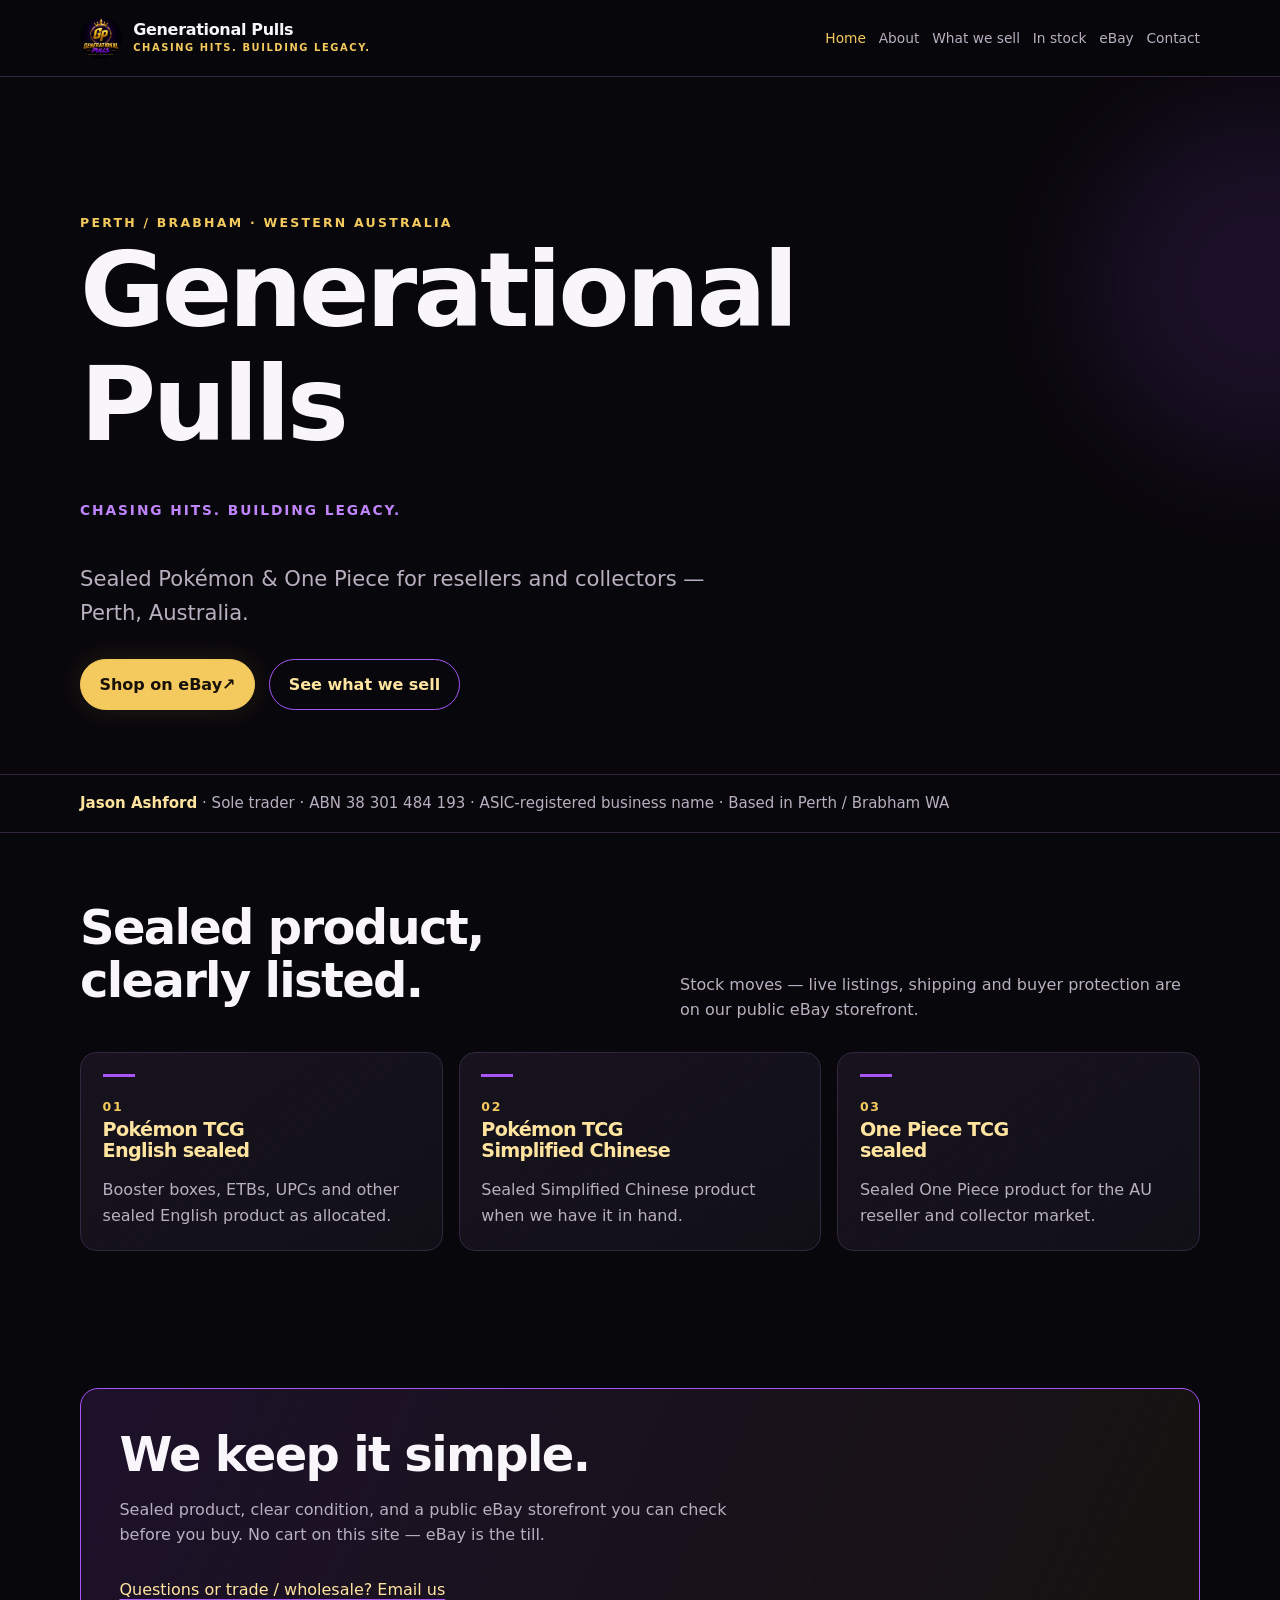
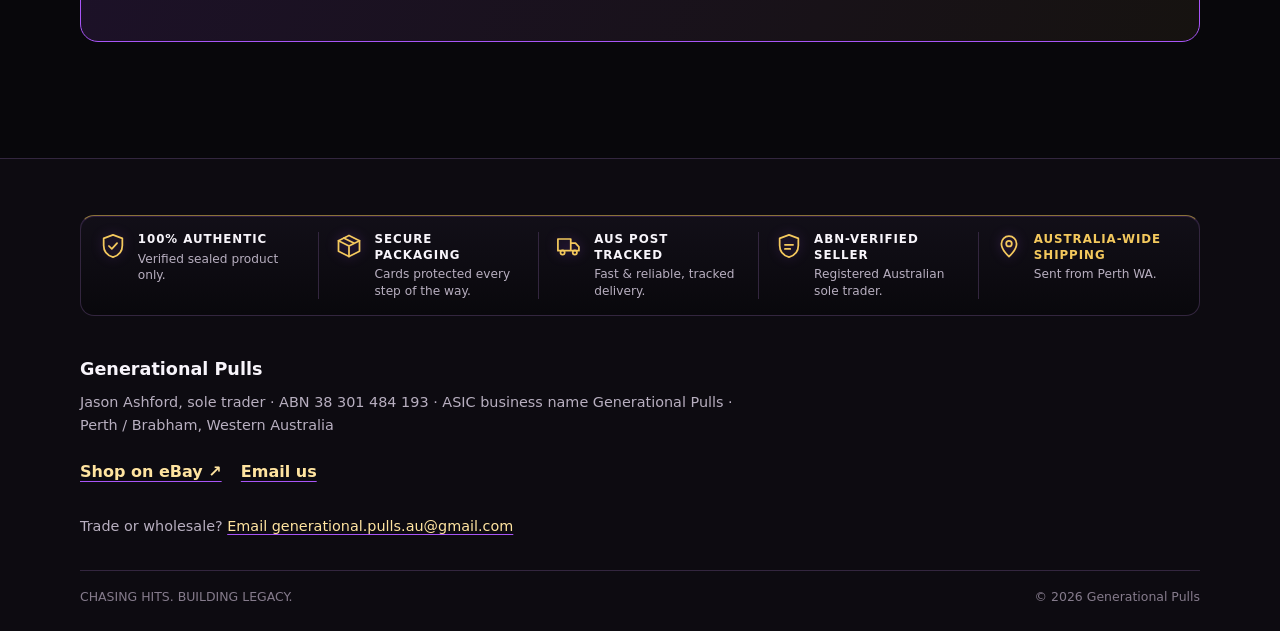
==== index.html @ a9105006 "Add files via upload" ====
<!doctype html>
<html lang="en-AU">
<head>
  <meta charset="utf-8">
  <meta name="viewport" content="width=device-width, initial-scale=1">
  <title>Generational Pulls | Chasing hits. Building legacy.</title>
  <meta name="description" content="Sealed Pokémon and One Piece TCG for resellers and collectors in Perth, Australia.">
  <link rel="icon" type="image/png" sizes="32x32" href="assets/favicon-32.png">
  <link rel="icon" type="image/png" sizes="64x64" href="assets/favicon-64.png">
  <link rel="icon" type="image/png" sizes="256x256" href="assets/favicon-256.png">
  <link rel="stylesheet" href="styles.css">
</head>
<body>
  <header class="site-header"><div class="container header-inner">
    <a class="brand" href="index.html"><img src="assets/logo.png" alt="Generational Pulls logo"><span>Generational Pulls<small>CHASING HITS. BUILDING LEGACY.</small></span></a>
    <nav class="nav" aria-label="Main navigation"><a aria-current="page" href="index.html">Home</a><a href="about.html">About</a><a href="what-we-sell.html">What we sell</a><a href="stock.html">In stock</a><a href="ebay.html">eBay</a><a href="contact.html">Contact</a></nav>
  </div></header>
  <main>
    <section class="hero"><div class="container">
      <div class="eyebrow">Perth / Brabham · Western Australia</div>
      <h1>Generational Pulls</h1>
      <p class="slogan">CHASING HITS. BUILDING LEGACY.</p>
      <p class="lede">Sealed Pokémon &amp; One Piece for resellers and collectors — Perth, Australia.</p>
      <div class="actions"><a class="button" href="https://ebay.io/m/q7AtVq">Shop on eBay <span aria-hidden="true">↗</span></a><a class="button secondary" href="what-we-sell.html">See what we sell</a></div>
    </div></section>
    <div class="trust-strip"><div class="container"><strong>Jason Ashford</strong> · Sole trader · ABN 38 301 484 193 · ASIC-registered business name · Based in Perth / Brabham WA</div></div>
    <section class="section"><div class="container">
      <div class="section-heading"><h2>Sealed product, clearly listed.</h2><p>Stock moves — live listings, shipping and buyer protection are on our public eBay storefront.</p></div>
      <div class="grid cards-3">
        <article class="card"><span class="number">01</span><h3>Pokémon TCG<br>English sealed</h3><p>Booster boxes, ETBs, UPCs and other sealed English product as allocated.</p></article>
        <article class="card"><span class="number">02</span><h3>Pokémon TCG<br>Simplified Chinese</h3><p>Sealed Simplified Chinese product when we have it in hand.</p></article>
        <article class="card"><span class="number">03</span><h3>One Piece TCG<br>sealed</h3><p>Sealed One Piece product for the AU reseller and collector market.</p></article>
      </div>
    </div></section>
    <section class="section"><div class="container"><div class="callout"><h2>We keep it simple.</h2><p>Sealed product, clear condition, and a public eBay storefront you can check before you buy. No cart on this site — eBay is the till.</p><div class="actions"><a href="mailto:generational.pulls.au@gmail.com">Questions or trade / wholesale? Email us</a></div></div></div></section>
  </main>
  <footer class="site-footer"><div class="container"><div class="footer-grid"><ul class="footer-trust" aria-label="Why buy from Generational Pulls: Australia-wide shipping, sent from Perth WA"><li class="trust-item"><svg class="trust-icon" viewBox="0 0 24 24" aria-hidden="true" focusable="false"><path d="M12 2.5 4 5.5v6c0 5 3.4 8.6 8 10 4.6-1.4 8-5 8-10v-6l-8-3z"/><path d="m8.5 12 2.5 2.5 4.5-5"/></svg><div><strong>100% authentic</strong><span>Verified sealed product only.</span></div></li><li class="trust-item"><svg class="trust-icon" viewBox="0 0 24 24" aria-hidden="true" focusable="false"><path d="M3 7.5 12 3l9 4.5v9L12 21l-9-4.5z"/><path d="M3 7.5 12 12l9-4.5M12 12v9M7.5 5.2l9 4.5"/></svg><div><strong>Secure packaging</strong><span>Cards protected every step of the way.</span></div></li><li class="trust-item"><svg class="trust-icon" viewBox="0 0 24 24" aria-hidden="true" focusable="false"><path d="M2.5 6h11v10h-11zM13.5 9.5h4l3 3.2V16h-7"/><circle cx="6.5" cy="17.5" r="1.8"/><circle cx="17" cy="17.5" r="1.8"/></svg><div><strong>AUS Post tracked</strong><span>Fast &amp; reliable, tracked delivery.</span></div></li><li class="trust-item"><svg class="trust-icon" viewBox="0 0 24 24" aria-hidden="true" focusable="false"><path d="M12 2.5 4 5.5v6c0 5 3.4 8.6 8 10 4.6-1.4 8-5 8-10v-6l-8-3z"/><path d="M8.5 11h7M8.5 14.5h4.5"/></svg><div><strong>ABN-verified seller</strong><span>Registered Australian sole trader.</span></div></li><li class="trust-item"><svg class="trust-icon" viewBox="0 0 24 24" aria-hidden="true" focusable="false"><path d="M12 21s-6.5-5.6-6.5-11a6.5 6.5 0 0 1 13 0c0 5.4-6.5 11-6.5 11z"/><circle cx="12" cy="10" r="2.4"/></svg><div><strong>Australia-wide shipping</strong><span>Sent from Perth WA.</span></div></li></ul><div><div class="footer-brand">Generational Pulls</div><p class="footer-copy">Jason Ashford, sole trader · ABN 38 301 484 193 · ASIC business name Generational Pulls · Perth / Brabham, Western Australia</p></div><div class="footer-links"><a href="https://ebay.io/m/q7AtVq">Shop on eBay ↗</a><a href="mailto:generational.pulls.au@gmail.com">Email us</a></div><p class="footer-copy">Trade or wholesale? <a href="mailto:generational.pulls.au@gmail.com">Email generational.pulls.au@gmail.com</a></p></div><div class="footer-bottom"><span>CHASING HITS. BUILDING LEGACY.</span><span>© 2026 Generational Pulls</span></div></div></footer>
</body>
</html>
---- styles.css ----
:root {
  --black: #08070b;
  --surface: #111017;
  --surface-2: #17131e;
  --line: #33263f;
  --muted: #b8afc0;
  --white: #f8f5fb;
  --gold: #f4c95d;
  --gold-soft: #ffe4a0;
  --purple: #a855f7;
  --purple-bright: #c084fc;
  --max: 1120px;
}

* { box-sizing: border-box; }
html { scroll-behavior: smooth; }
body {
  margin: 0;
  background: var(--black);
  color: var(--white);
  font-family: ui-sans-serif, system-ui, -apple-system, BlinkMacSystemFont, "Segoe UI", sans-serif;
  line-height: 1.6;
}
a { color: var(--gold-soft); text-decoration-color: var(--purple); text-underline-offset: .22em; }
a:hover, a:focus-visible { color: var(--white); }
img { max-width: 100%; height: auto; }
.container { width: min(var(--max), calc(100% - 2rem)); margin-inline: auto; }

.site-header {
  border-bottom: 1px solid var(--line);
  background: rgba(8, 7, 11, .94);
  position: sticky;
  top: 0;
  z-index: 10;
  backdrop-filter: blur(12px);
}
.header-inner { display: flex; align-items: center; justify-content: space-between; gap: 1rem; min-height: 76px; }
.brand { display: inline-flex; align-items: center; gap: .7rem; color: var(--white); text-decoration: none; font-weight: 800; letter-spacing: -.02em; }
.brand img { width: 42px; height: 42px; object-fit: contain; border-radius: 50%; }
.brand span { line-height: 1.05; }
.brand small { display: block; margin-top: .25rem; color: var(--gold); font-size: .62rem; letter-spacing: .16em; }
.nav { display: flex; flex-wrap: wrap; justify-content: flex-end; gap: .2rem .8rem; font-size: .86rem; }
.nav a { color: var(--muted); text-decoration: none; }
.nav a:hover, .nav a[aria-current="page"] { color: var(--gold); }

main { overflow: hidden; }
.hero { padding: clamp(4rem, 11vw, 8.5rem) 0 4rem; position: relative; }
.hero::after { content: ""; width: 22rem; height: 22rem; position: absolute; right: -10rem; top: 2rem; border-radius: 50%; background: var(--purple); opacity: .12; filter: blur(60px); pointer-events: none; }
.eyebrow { color: var(--gold); font-size: .78rem; font-weight: 800; letter-spacing: .18em; text-transform: uppercase; }
h1, h2, h3 { margin: 0 0 1rem; line-height: 1.1; letter-spacing: -.035em; }
h1 { max-width: 850px; font-size: clamp(2.8rem, 9vw, 6.5rem); }
h2 { font-size: clamp(1.8rem, 5vw, 3rem); }
h3 { font-size: 1.2rem; color: var(--gold-soft); }
.lede { max-width: 690px; color: var(--muted); font-size: clamp(1.08rem, 2vw, 1.32rem); }
.slogan { display: inline-block; margin: 1.3rem 0; color: var(--purple-bright); font-weight: 900; letter-spacing: .14em; font-size: .86rem; }
.actions { display: flex; align-items: center; flex-wrap: wrap; gap: .9rem; margin-top: 1.8rem; }
.button { display: inline-flex; align-items: center; justify-content: center; min-height: 48px; padding: .75rem 1.15rem; border: 1px solid var(--gold); border-radius: 999px; background: var(--gold); color: #17110a; font-weight: 850; text-decoration: none; box-shadow: 0 0 28px rgba(244, 201, 93, .12); }
.button:hover, .button:focus-visible { background: var(--gold-soft); color: #17110a; }
.button.secondary { border-color: var(--purple); background: transparent; color: var(--gold-soft); box-shadow: none; }
.button.secondary:hover, .button.secondary:focus-visible { background: var(--purple); color: var(--white); }

.section { padding: 4.3rem 0; }
.section-heading { display: flex; align-items: end; justify-content: space-between; gap: 1.5rem; margin-bottom: 1.8rem; }
.section-heading p { max-width: 520px; margin: 0; color: var(--muted); }
.grid { display: grid; gap: 1rem; }
.cards-3 { grid-template-columns: repeat(auto-fit, minmax(min(100%, 220px), 1fr)); }
.card { padding: 1.35rem; border: 1px solid var(--line); border-radius: 16px; background: linear-gradient(145deg, var(--surface-2), var(--surface)); }
.card::before { content: ""; display: block; width: 2rem; height: 3px; margin-bottom: 1rem; background: var(--purple); }
.card p { margin: 0; color: var(--muted); }
.number { color: var(--gold); font-size: .78rem; font-weight: 800; letter-spacing: .14em; }
.trust-strip { padding: 1rem 1.15rem; border-block: 1px solid var(--line); color: var(--muted); font-size: .94rem; }
.trust-strip strong { color: var(--gold-soft); }
.callout { padding: clamp(1.4rem, 4vw, 2.4rem); border: 1px solid var(--purple); border-radius: 18px; background: linear-gradient(115deg, rgba(168,85,247,.13), rgba(244,201,93,.06)); }
.callout p { max-width: 650px; margin: 0; color: var(--muted); }
.page-head { padding: 4.5rem 0 2.6rem; border-bottom: 1px solid var(--line); }
.page-head h1 { font-size: clamp(2.7rem, 7vw, 5.3rem); }
.page-head .lede { margin-bottom: 0; }
.prose { max-width: 760px; }
.prose p { color: var(--muted); font-size: 1.08rem; }
.detail-list { display: grid; grid-template-columns: max-content 1fr; gap: .7rem 1.2rem; margin: 0; }
.detail-list dt { color: var(--gold); font-weight: 800; }
.detail-list dd { margin: 0; color: var(--muted); }

.site-footer { margin-top: 3rem; padding: 2.5rem 0 1.5rem; border-top: 1px solid var(--line); background: #0d0b11; }
.footer-grid { display: grid; gap: 1.4rem; }
.footer-trust { list-style: none; margin: 1rem 0; padding: 1rem 1.1rem; display: grid; grid-template-columns: repeat(5, minmax(0, 1fr)); gap: 1rem; border: 1px solid var(--line); border-top: 1px solid rgba(244, 201, 93, .55); border-radius: 14px; background: linear-gradient(180deg, #120f18, #09080c); box-shadow: inset 0 1px 0 rgba(168, 85, 247, .18); }
.trust-item { display: flex; align-items: flex-start; gap: .7rem; min-width: 0; }
.trust-item + .trust-item { border-left: 1px solid var(--line); padding-left: 1rem; }
.trust-icon { flex: 0 0 28px; width: 28px; height: 28px; fill: none; stroke: var(--gold); stroke-width: 1.5; stroke-linecap: round; stroke-linejoin: round; filter: drop-shadow(0 0 6px rgba(168, 85, 247, .35)); }
.trust-item strong { display: block; color: var(--white); font-size: .74rem; font-weight: 800; letter-spacing: .08em; text-transform: uppercase; line-height: 1.3; }
.trust-item span { display: block; margin-top: .2rem; color: var(--muted); font-size: .76rem; line-height: 1.35; }
.trust-item:last-child strong { color: var(--gold); }
@media (max-width: 900px) {
  .footer-trust { grid-template-columns: repeat(2, minmax(0, 1fr)); }
  .trust-item + .trust-item { border-left: 0; padding-left: 0; }
  .trust-item:last-child { grid-column: 1 / -1; padding-top: .9rem; border-top: 1px solid var(--line); }
}
@media (max-width: 420px) {
  .footer-trust { grid-template-columns: 1fr; gap: .85rem; }
  .trust-item:last-child { grid-column: auto; }
}
.footer-brand { color: var(--white); font-weight: 850; font-size: 1.1rem; }
.footer-copy { max-width: 670px; margin: .5rem 0 0; color: var(--muted); font-size: .9rem; }
.footer-links { display: flex; flex-wrap: wrap; gap: .7rem 1.2rem; }
.footer-links a { font-weight: 750; }
.footer-bottom { display: flex; justify-content: space-between; gap: 1rem; margin-top: 2rem; padding-top: 1rem; border-top: 1px solid var(--line); color: #857b8c; font-size: .78rem; }

@media (max-width: 680px) {
  .header-inner { align-items: flex-start; padding: .8rem 0; flex-direction: column; }
  .nav { justify-content: flex-start; gap: .35rem .7rem; }
  .hero { padding-top: 3.8rem; }
  .section-heading { display: block; }
  .section-heading p { margin-top: .8rem; }
  .detail-list { grid-template-columns: 1fr; gap: .15rem; }
  .detail-list dd { margin-bottom: .7rem; }
  .footer-bottom { display: block; }
  .footer-bottom span { display: block; margin-top: .35rem; }
}

/* Stock page (stock.html, generated by build_stock.py) */
.visually-hidden { position: absolute; width: 1px; height: 1px; overflow: hidden; clip: rect(0 0 0 0); white-space: nowrap; }
.stock-section { padding-top: 2.5rem; }
.stock-tools { display: grid; gap: .9rem; margin-bottom: .6rem; position: sticky; top: 76px; z-index: 5; padding: .8rem 0; background: rgba(8, 7, 11, .94); backdrop-filter: blur(10px); }
.stock-search input { width: 100%; min-height: 48px; padding: .75rem 1.1rem; border: 1px solid var(--line); border-radius: 999px; background: var(--surface); color: var(--white); font: inherit; font-size: 1rem; }
.stock-search input:focus { outline: 2px solid var(--purple); outline-offset: 2px; border-color: var(--purple); }
.chips { display: flex; flex-wrap: wrap; gap: .45rem; }
.chip { flex: 0 0 auto; display: inline-flex; align-items: center; gap: .4rem; padding: .28rem .7rem; border: 1px solid var(--line); border-radius: 999px; color: var(--muted); font-size: .8rem; text-decoration: none; white-space: nowrap; }
.chip span { color: var(--gold); font-weight: 800; }
.chip:hover { border-color: var(--purple); color: var(--white); }
.stock-status { color: #857b8c; font-size: .85rem; margin: .4rem 0 1rem; }
.stock-group { margin-top: 2.2rem; scroll-margin-top: 220px; }
.stock-group-head { display: flex; align-items: flex-end; justify-content: space-between; gap: .4rem 1rem; flex-wrap: wrap; padding-bottom: .7rem; margin-bottom: 1rem; border-bottom: 1px solid var(--line); }
.stock-group-head h2 { margin: 0; font-size: clamp(1.35rem, 3.5vw, 2rem); }
.stock-rel { display: block; margin-top: .25rem; color: var(--purple-bright); font-size: .78rem; font-weight: 700; letter-spacing: .08em; text-transform: uppercase; }
.stock-count { color: var(--gold); font-size: .78rem; font-weight: 800; letter-spacing: .12em; text-transform: uppercase; }
.stock-grid { list-style: none; margin: 0; padding: 0; display: grid; gap: .9rem; grid-template-columns: repeat(auto-fill, minmax(200px, 1fr)); }
.stock-item { display: flex; flex-direction: column; overflow: hidden; border: 1px solid var(--line); border-radius: 14px; background: linear-gradient(145deg, var(--surface-2), var(--surface)); transition: border-color .15s, transform .15s; }
.stock-item:hover { border-color: rgba(168, 85, 247, .7); transform: translateY(-2px); }
.stock-media { position: relative; aspect-ratio: 1 / 1; display: grid; place-items: center; padding: .8rem; background: #f7f5f9; }
.stock-media img { position: absolute; inset: .8rem; width: calc(100% - 1.6rem); height: calc(100% - 1.6rem); object-fit: contain; }
.stock-badges { position: absolute; top: .5rem; left: .5rem; display: flex; gap: .3rem; }
.badge { padding: .1rem .45rem; border-radius: 6px; font-size: .66rem; font-weight: 850; letter-spacing: .08em; line-height: 1.5; }
.badge-lang { background: rgba(8, 7, 11, .85); color: var(--white); border: 1px solid rgba(168, 85, 247, .7); }
.badge-case { background: var(--gold); color: #17110a; }
.ph { position: absolute; inset: 0; display: flex; flex-direction: column; align-items: center; justify-content: center; gap: .45rem; padding: 1rem; text-align: center; background: radial-gradient(circle at 50% 35%, rgba(168, 85, 247, .35), transparent 60%), #0b0910; border-bottom: 1px solid var(--line); }
.ph-mark { display: grid; place-items: center; width: 54px; height: 54px; border: 2px solid var(--gold); border-radius: 50%; color: var(--gold); font-weight: 900; letter-spacing: .04em; box-shadow: 0 0 22px rgba(168, 85, 247, .45); }
.ph-type { color: var(--gold-soft); font-weight: 850; font-size: .9rem; line-height: 1.2; }
.ph-set { color: var(--purple-bright); font-size: .7rem; font-weight: 800; letter-spacing: .12em; text-transform: uppercase; }
.stock-body { flex: 1; display: flex; flex-direction: column; justify-content: space-between; gap: .6rem; padding: .8rem .9rem .9rem; }
.stock-name { color: var(--white); font-weight: 700; font-size: .9rem; line-height: 1.3; }
.stock-qty { color: var(--muted); font-size: .78rem; }
.stock-qty b { color: var(--gold); font-size: 1.05rem; }
.stock-empty { color: var(--muted); }
[hidden] { display: none !important; }
@media (max-width: 680px) {
  .stock-tools { top: 0; position: static; }
  .chips { flex-wrap: nowrap; overflow-x: auto; margin-inline: -1rem; padding: 0 1rem .3rem; scrollbar-width: thin; -webkit-overflow-scrolling: touch; }
  .stock-grid { grid-template-columns: repeat(2, minmax(0, 1fr)); gap: .6rem; }
  .stock-media { padding: .5rem; }
  .stock-media img { inset: .5rem; width: calc(100% - 1rem); height: calc(100% - 1rem); }
  .ph-mark { width: 42px; height: 42px; font-size: .85rem; }
  .ph-type { font-size: .78rem; }
  .stock-body { padding: .6rem .65rem .7rem; }
  .stock-name { font-size: .8rem; }
  .stock-group { scroll-margin-top: 1rem; }
}
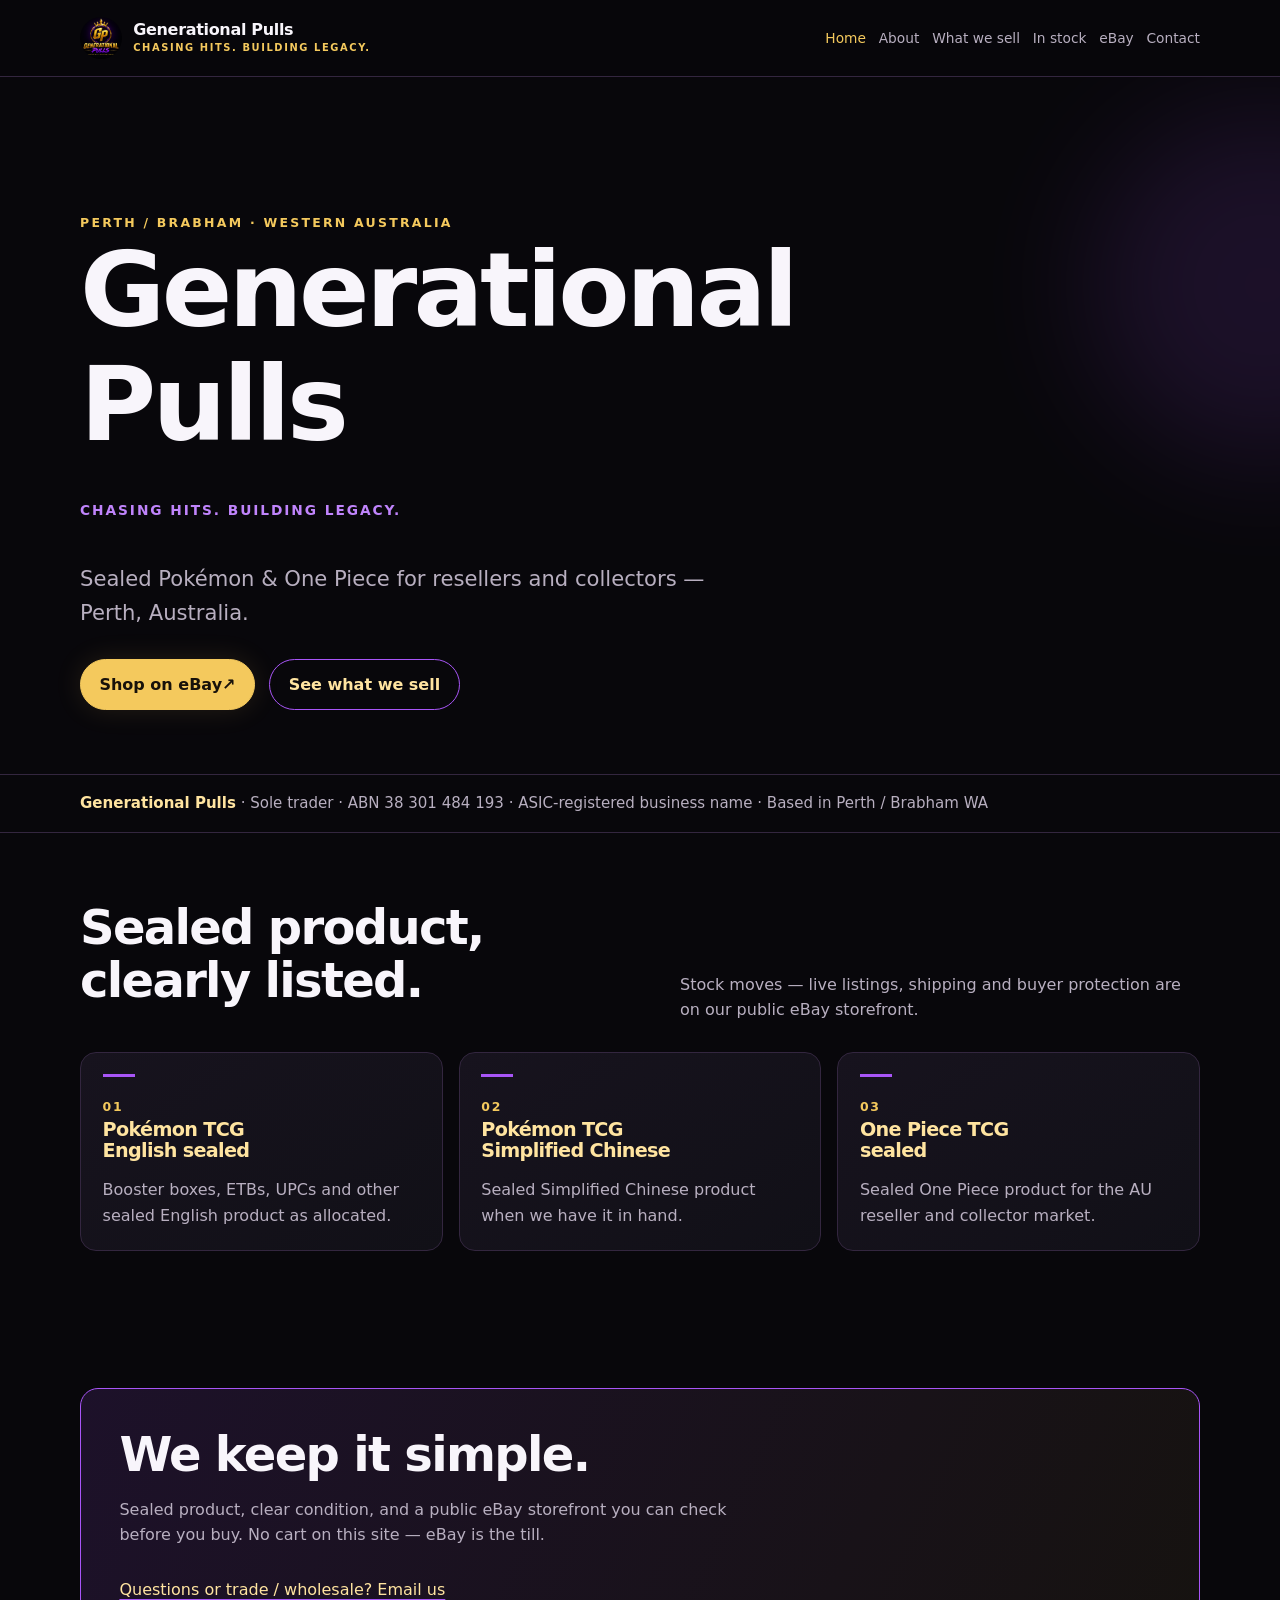
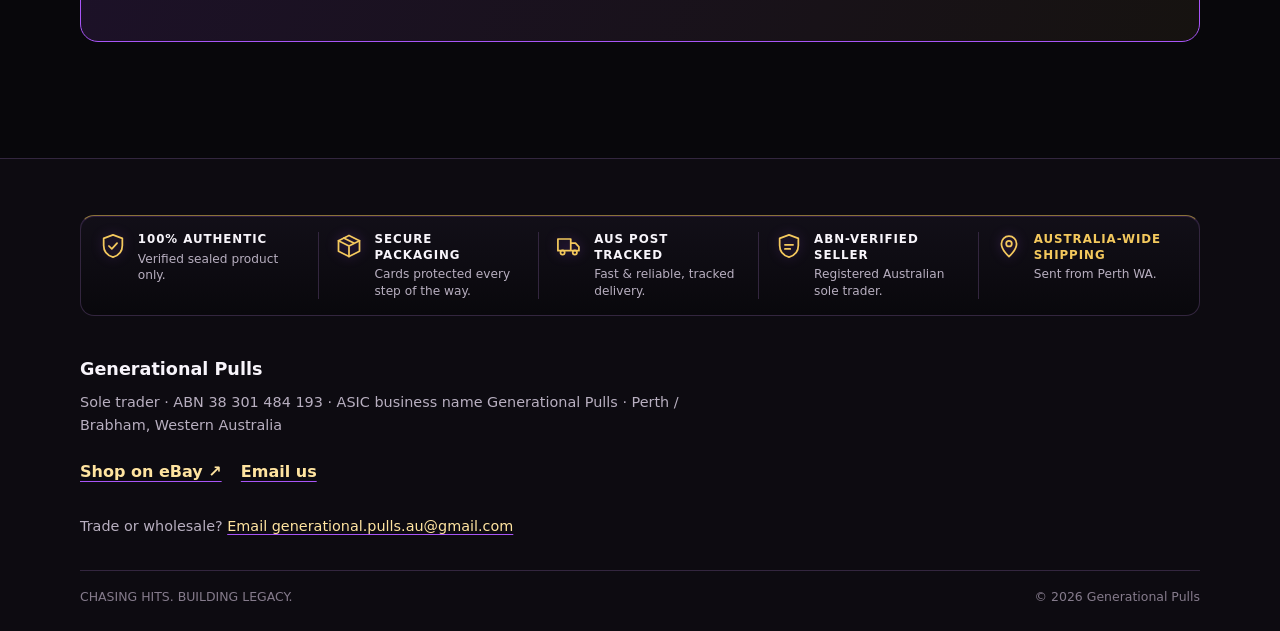
==== commit 42b84168: "Remove the personal name from public site copy. Lead the home trust strip and shared footer with the" ====
--- a/index.html
+++ b/index.html
@@ -23,7 +23,7 @@
       <p class="lede">Sealed Pokémon &amp; One Piece for resellers and collectors — Perth, Australia.</p>
       <div class="actions"><a class="button" href="https://ebay.io/m/q7AtVq">Shop on eBay <span aria-hidden="true">↗</span></a><a class="button secondary" href="what-we-sell.html">See what we sell</a></div>
     </div></section>
-    <div class="trust-strip"><div class="container"><strong>Jason Ashford</strong> · Sole trader · ABN 38 301 484 193 · ASIC-registered business name · Based in Perth / Brabham WA</div></div>
+    <div class="trust-strip"><div class="container"><strong>Generational Pulls</strong> · Sole trader · ABN 38 301 484 193 · ASIC-registered business name · Based in Perth / Brabham WA</div></div>
     <section class="section"><div class="container">
       <div class="section-heading"><h2>Sealed product, clearly listed.</h2><p>Stock moves — live listings, shipping and buyer protection are on our public eBay storefront.</p></div>
       <div class="grid cards-3">
@@ -34,6 +34,6 @@
     </div></section>
     <section class="section"><div class="container"><div class="callout"><h2>We keep it simple.</h2><p>Sealed product, clear condition, and a public eBay storefront you can check before you buy. No cart on this site — eBay is the till.</p><div class="actions"><a href="mailto:generational.pulls.au@gmail.com">Questions or trade / wholesale? Email us</a></div></div></div></section>
   </main>
-  <footer class="site-footer"><div class="container"><div class="footer-grid"><ul class="footer-trust" aria-label="Why buy from Generational Pulls: Australia-wide shipping, sent from Perth WA"><li class="trust-item"><svg class="trust-icon" viewBox="0 0 24 24" aria-hidden="true" focusable="false"><path d="M12 2.5 4 5.5v6c0 5 3.4 8.6 8 10 4.6-1.4 8-5 8-10v-6l-8-3z"/><path d="m8.5 12 2.5 2.5 4.5-5"/></svg><div><strong>100% authentic</strong><span>Verified sealed product only.</span></div></li><li class="trust-item"><svg class="trust-icon" viewBox="0 0 24 24" aria-hidden="true" focusable="false"><path d="M3 7.5 12 3l9 4.5v9L12 21l-9-4.5z"/><path d="M3 7.5 12 12l9-4.5M12 12v9M7.5 5.2l9 4.5"/></svg><div><strong>Secure packaging</strong><span>Cards protected every step of the way.</span></div></li><li class="trust-item"><svg class="trust-icon" viewBox="0 0 24 24" aria-hidden="true" focusable="false"><path d="M2.5 6h11v10h-11zM13.5 9.5h4l3 3.2V16h-7"/><circle cx="6.5" cy="17.5" r="1.8"/><circle cx="17" cy="17.5" r="1.8"/></svg><div><strong>AUS Post tracked</strong><span>Fast &amp; reliable, tracked delivery.</span></div></li><li class="trust-item"><svg class="trust-icon" viewBox="0 0 24 24" aria-hidden="true" focusable="false"><path d="M12 2.5 4 5.5v6c0 5 3.4 8.6 8 10 4.6-1.4 8-5 8-10v-6l-8-3z"/><path d="M8.5 11h7M8.5 14.5h4.5"/></svg><div><strong>ABN-verified seller</strong><span>Registered Australian sole trader.</span></div></li><li class="trust-item"><svg class="trust-icon" viewBox="0 0 24 24" aria-hidden="true" focusable="false"><path d="M12 21s-6.5-5.6-6.5-11a6.5 6.5 0 0 1 13 0c0 5.4-6.5 11-6.5 11z"/><circle cx="12" cy="10" r="2.4"/></svg><div><strong>Australia-wide shipping</strong><span>Sent from Perth WA.</span></div></li></ul><div><div class="footer-brand">Generational Pulls</div><p class="footer-copy">Jason Ashford, sole trader · ABN 38 301 484 193 · ASIC business name Generational Pulls · Perth / Brabham, Western Australia</p></div><div class="footer-links"><a href="https://ebay.io/m/q7AtVq">Shop on eBay ↗</a><a href="mailto:generational.pulls.au@gmail.com">Email us</a></div><p class="footer-copy">Trade or wholesale? <a href="mailto:generational.pulls.au@gmail.com">Email generational.pulls.au@gmail.com</a></p></div><div class="footer-bottom"><span>CHASING HITS. BUILDING LEGACY.</span><span>© 2026 Generational Pulls</span></div></div></footer>
+  <footer class="site-footer"><div class="container"><div class="footer-grid"><ul class="footer-trust" aria-label="Why buy from Generational Pulls: Australia-wide shipping, sent from Perth WA"><li class="trust-item"><svg class="trust-icon" viewBox="0 0 24 24" aria-hidden="true" focusable="false"><path d="M12 2.5 4 5.5v6c0 5 3.4 8.6 8 10 4.6-1.4 8-5 8-10v-6l-8-3z"/><path d="m8.5 12 2.5 2.5 4.5-5"/></svg><div><strong>100% authentic</strong><span>Verified sealed product only.</span></div></li><li class="trust-item"><svg class="trust-icon" viewBox="0 0 24 24" aria-hidden="true" focusable="false"><path d="M3 7.5 12 3l9 4.5v9L12 21l-9-4.5z"/><path d="M3 7.5 12 12l9-4.5M12 12v9M7.5 5.2l9 4.5"/></svg><div><strong>Secure packaging</strong><span>Cards protected every step of the way.</span></div></li><li class="trust-item"><svg class="trust-icon" viewBox="0 0 24 24" aria-hidden="true" focusable="false"><path d="M2.5 6h11v10h-11zM13.5 9.5h4l3 3.2V16h-7"/><circle cx="6.5" cy="17.5" r="1.8"/><circle cx="17" cy="17.5" r="1.8"/></svg><div><strong>AUS Post tracked</strong><span>Fast &amp; reliable, tracked delivery.</span></div></li><li class="trust-item"><svg class="trust-icon" viewBox="0 0 24 24" aria-hidden="true" focusable="false"><path d="M12 2.5 4 5.5v6c0 5 3.4 8.6 8 10 4.6-1.4 8-5 8-10v-6l-8-3z"/><path d="M8.5 11h7M8.5 14.5h4.5"/></svg><div><strong>ABN-verified seller</strong><span>Registered Australian sole trader.</span></div></li><li class="trust-item"><svg class="trust-icon" viewBox="0 0 24 24" aria-hidden="true" focusable="false"><path d="M12 21s-6.5-5.6-6.5-11a6.5 6.5 0 0 1 13 0c0 5.4-6.5 11-6.5 11z"/><circle cx="12" cy="10" r="2.4"/></svg><div><strong>Australia-wide shipping</strong><span>Sent from Perth WA.</span></div></li></ul><div><div class="footer-brand">Generational Pulls</div><p class="footer-copy">Sole trader · ABN 38 301 484 193 · ASIC business name Generational Pulls · Perth / Brabham, Western Australia</p></div><div class="footer-links"><a href="https://ebay.io/m/q7AtVq">Shop on eBay ↗</a><a href="mailto:generational.pulls.au@gmail.com">Email us</a></div><p class="footer-copy">Trade or wholesale? <a href="mailto:generational.pulls.au@gmail.com">Email generational.pulls.au@gmail.com</a></p></div><div class="footer-bottom"><span>CHASING HITS. BUILDING LEGACY.</span><span>© 2026 Generational Pulls</span></div></div></footer>
 </body>
 </html>
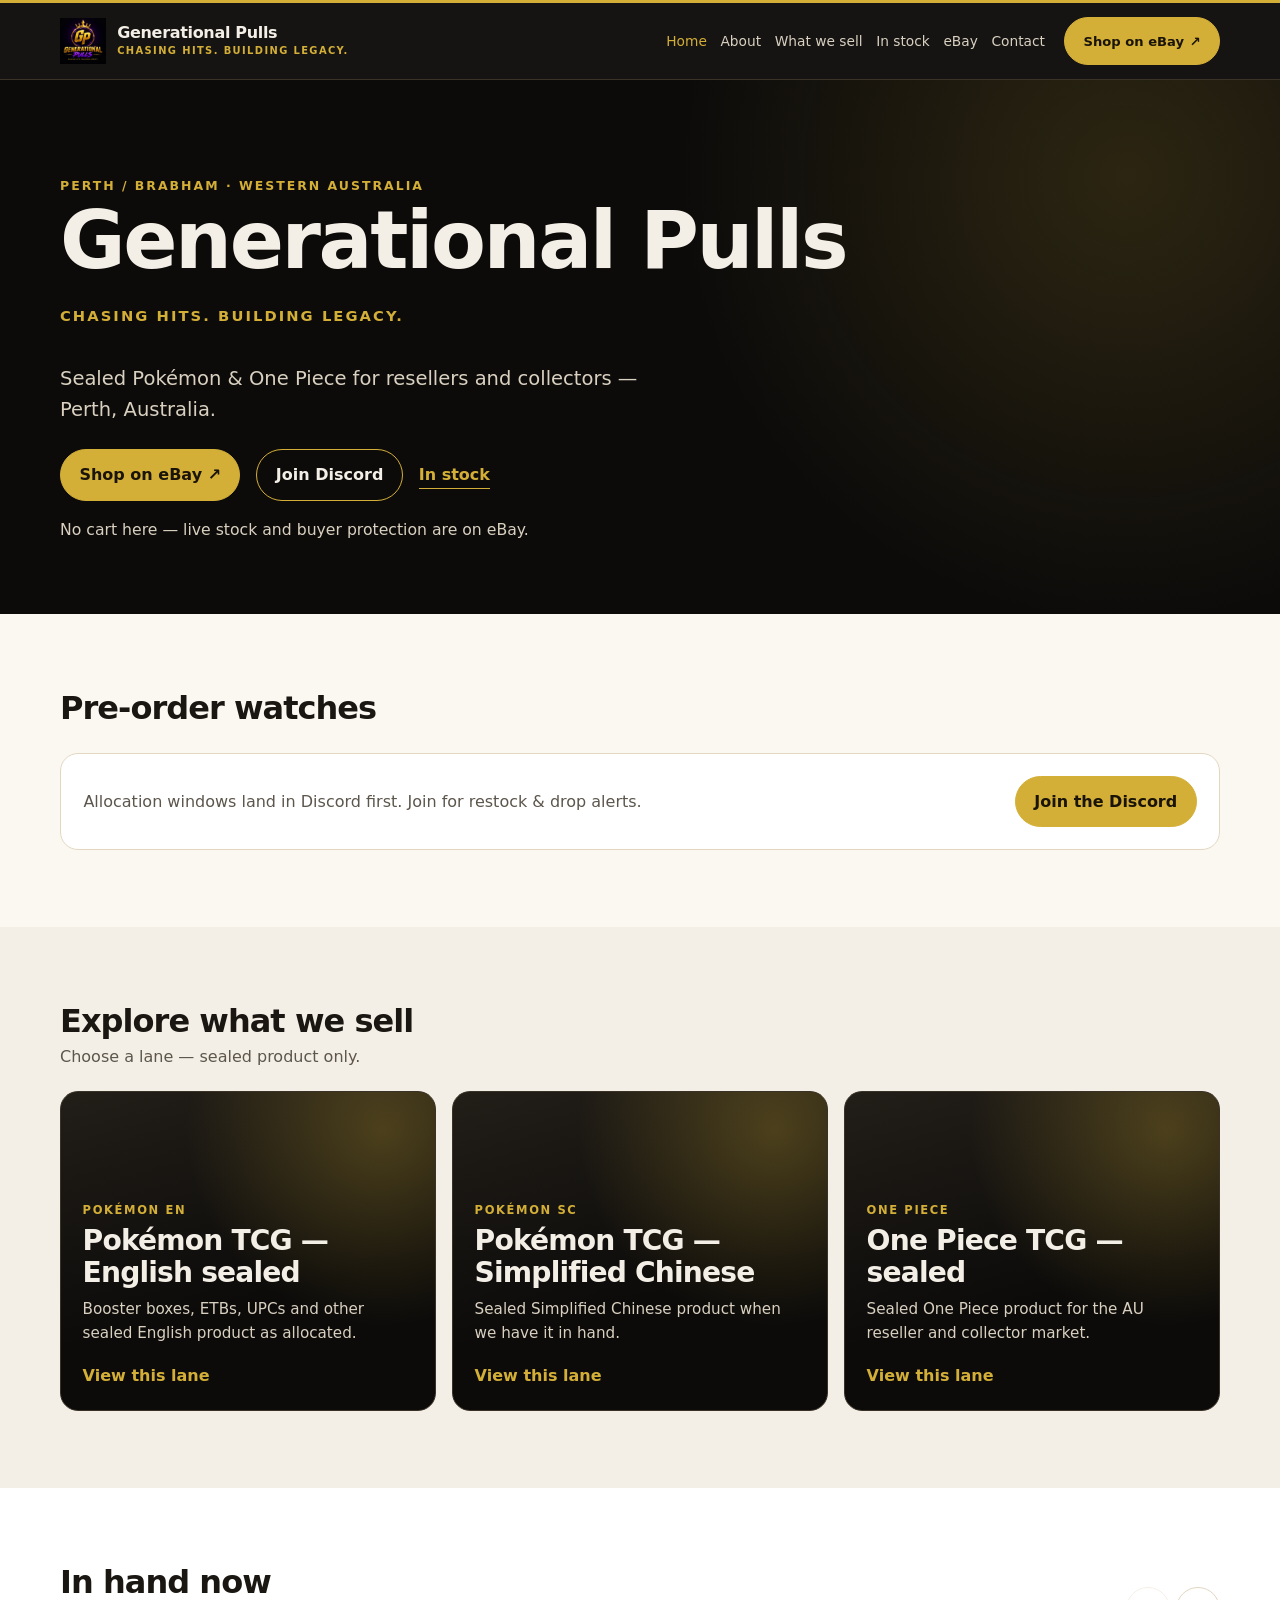
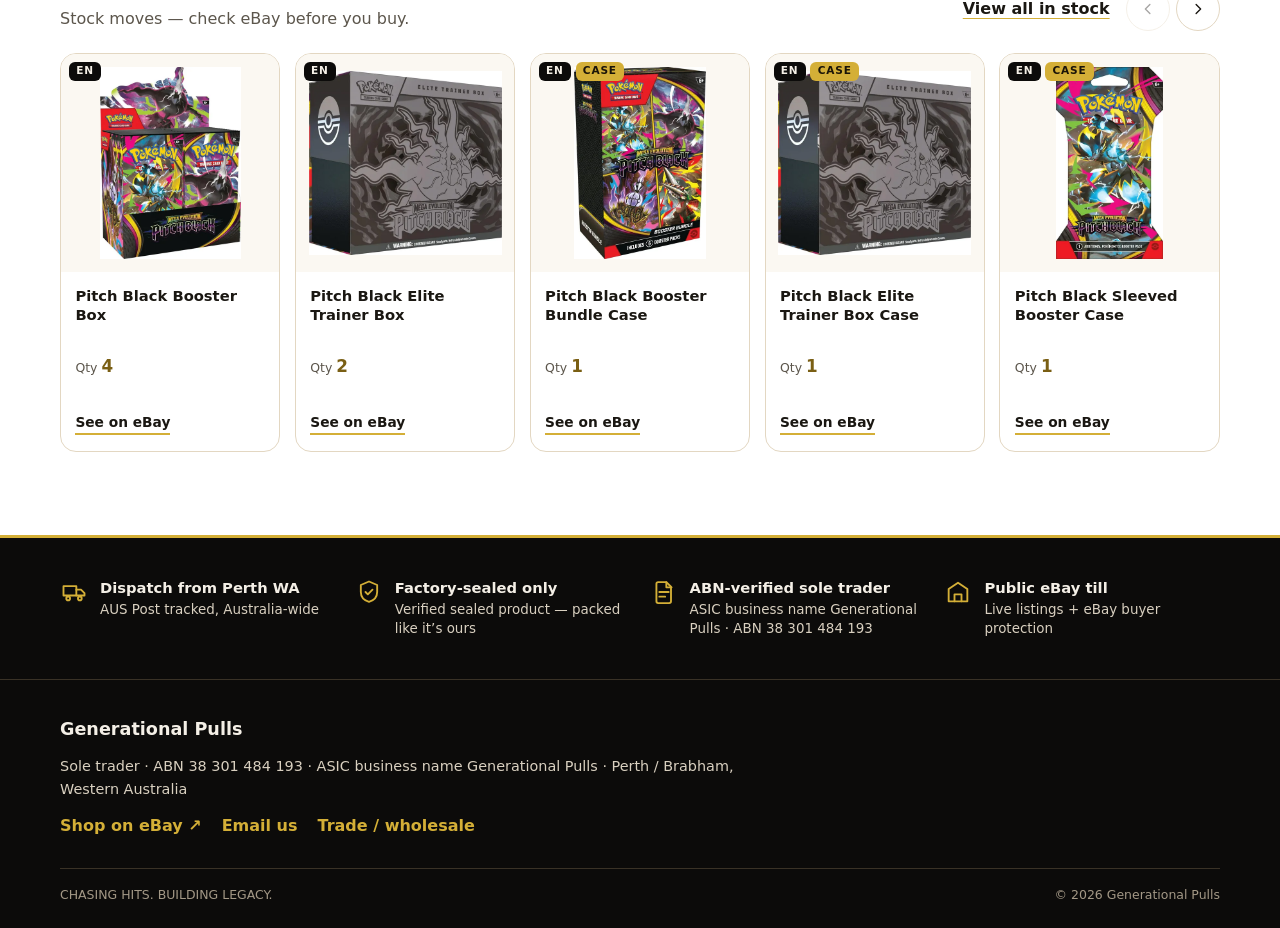
==== commit 5e966ea6: "Restyle the homepage into a sealed-shop layout for review. Keep eBay as the till, draw in-hand cards" ====
--- a/index.html
+++ b/index.html
@@ -3,6 +3,7 @@
 <head>
   <meta charset="utf-8">
   <meta name="viewport" content="width=device-width, initial-scale=1">
+  <meta name="theme-color" content="#0c0b0a">
   <title>Generational Pulls | Chasing hits. Building legacy.</title>
   <meta name="description" content="Sealed Pokémon and One Piece TCG for resellers and collectors in Perth, Australia.">
   <link rel="icon" type="image/png" sizes="32x32" href="assets/favicon-32.png">
@@ -11,29 +12,152 @@
   <link rel="stylesheet" href="styles.css">
 </head>
 <body>
-  <header class="site-header"><div class="container header-inner">
-    <a class="brand" href="index.html"><img src="assets/logo.png" alt="Generational Pulls logo"><span>Generational Pulls<small>CHASING HITS. BUILDING LEGACY.</small></span></a>
-    <nav class="nav" aria-label="Main navigation"><a aria-current="page" href="index.html">Home</a><a href="about.html">About</a><a href="what-we-sell.html">What we sell</a><a href="stock.html">In stock</a><a href="ebay.html">eBay</a><a href="contact.html">Contact</a></nav>
-  </div></header>
-  <main>
-    <section class="hero"><div class="container">
-      <div class="eyebrow">Perth / Brabham · Western Australia</div>
-      <h1>Generational Pulls</h1>
-      <p class="slogan">CHASING HITS. BUILDING LEGACY.</p>
-      <p class="lede">Sealed Pokémon &amp; One Piece for resellers and collectors — Perth, Australia.</p>
-      <div class="actions"><a class="button" href="https://ebay.io/m/q7AtVq">Shop on eBay <span aria-hidden="true">↗</span></a><a class="button secondary" href="what-we-sell.html">See what we sell</a></div>
-    </div></section>
-    <div class="trust-strip"><div class="container"><strong>Generational Pulls</strong> · Sole trader · ABN 38 301 484 193 · ASIC-registered business name · Based in Perth / Brabham WA</div></div>
-    <section class="section"><div class="container">
-      <div class="section-heading"><h2>Sealed product, clearly listed.</h2><p>Stock moves — live listings, shipping and buyer protection are on our public eBay storefront.</p></div>
-      <div class="grid cards-3">
-        <article class="card"><span class="number">01</span><h3>Pokémon TCG<br>English sealed</h3><p>Booster boxes, ETBs, UPCs and other sealed English product as allocated.</p></article>
-        <article class="card"><span class="number">02</span><h3>Pokémon TCG<br>Simplified Chinese</h3><p>Sealed Simplified Chinese product when we have it in hand.</p></article>
-        <article class="card"><span class="number">03</span><h3>One Piece TCG<br>sealed</h3><p>Sealed One Piece product for the AU reseller and collector market.</p></article>
+  <a class="skip-link" href="#main">Skip to content</a>
+  <header class="site-header">
+    <div class="container header-inner">
+      <a class="brand" href="index.html"><img src="assets/logo.png" alt="Generational Pulls logo"><span>Generational Pulls<small>CHASING HITS. BUILDING LEGACY.</small></span></a>
+      <nav class="nav" aria-label="Main navigation">
+        <a aria-current="page" href="index.html">Home</a>
+        <a href="about.html">About</a>
+        <a href="what-we-sell.html">What we sell</a>
+        <a href="stock.html">In stock</a>
+        <a href="ebay.html">eBay</a>
+        <a href="contact.html">Contact</a>
+      </nav>
+      <a class="button header-shop" href="https://ebay.io/m/q7AtVq">Shop on eBay <span aria-hidden="true">↗</span></a>
+    </div>
+  </header>
+  <main id="main">
+    <section class="hero">
+      <div class="container">
+        <div class="eyebrow">Perth / Brabham · Western Australia</div>
+        <h1>Generational Pulls</h1>
+        <p class="slogan">CHASING HITS. BUILDING LEGACY.</p>
+        <p class="lede">Sealed Pokémon &amp; One Piece for resellers and collectors — Perth, Australia.</p>
+        <div class="actions">
+          <a class="button" href="https://ebay.io/m/q7AtVq">Shop on eBay <span aria-hidden="true">↗</span></a>
+          <a class="button secondary" href="https://discord.gg/rBUBQ8RpH">Join Discord</a>
+          <a class="text-link" href="stock.html">In stock</a>
+        </div>
+        <p class="till-line">No cart here — live stock and buyer protection are on eBay.</p>
       </div>
-    </div></section>
-    <section class="section"><div class="container"><div class="callout"><h2>We keep it simple.</h2><p>Sealed product, clear condition, and a public eBay storefront you can check before you buy. No cart on this site — eBay is the till.</p><div class="actions"><a href="mailto:generational.pulls.au@gmail.com">Questions or trade / wholesale? Email us</a></div></div></div></section>
+    </section>
+
+    <section class="section preorder-band" aria-labelledby="preorders-heading">
+      <div class="container">
+        <div class="section-heading">
+          <h2 id="preorders-heading">Pre-order watches</h2>
+        </div>
+        <div id="preorder-empty" class="preorder-empty">
+          <p>Allocation windows land in Discord first. Join for restock &amp; drop alerts.</p>
+          <a class="button" href="https://discord.gg/rBUBQ8RpH">Join the Discord</a>
+        </div>
+        <div id="preorder-strip" class="preorder-strip" hidden></div>
+      </div>
+    </section>
+
+    <section class="section" aria-labelledby="lanes-heading">
+      <div class="container">
+        <div class="section-heading">
+          <div>
+            <h2 id="lanes-heading">Explore what we sell</h2>
+            <p>Choose a lane — sealed product only.</p>
+          </div>
+        </div>
+        <div class="lane-grid">
+          <a class="lane" href="what-we-sell.html#english">
+            <span class="lane-kicker">Pokémon EN</span>
+            <span class="lane-title">Pokémon TCG — English sealed</span>
+            <span class="lane-note">Booster boxes, ETBs, UPCs and other sealed English product as allocated.</span>
+            <span class="lane-go">View this lane</span>
+          </a>
+          <a class="lane" href="what-we-sell.html#simplified-chinese">
+            <span class="lane-kicker">Pokémon SC</span>
+            <span class="lane-title">Pokémon TCG — Simplified Chinese</span>
+            <span class="lane-note">Sealed Simplified Chinese product when we have it in hand.</span>
+            <span class="lane-go">View this lane</span>
+          </a>
+          <a class="lane" href="what-we-sell.html#one-piece">
+            <span class="lane-kicker">One Piece</span>
+            <span class="lane-title">One Piece TCG — sealed</span>
+            <span class="lane-note">Sealed One Piece product for the AU reseller and collector market.</span>
+            <span class="lane-go">View this lane</span>
+          </a>
+        </div>
+      </div>
+    </section>
+
+    <section class="section inhand-band" id="in-hand" aria-labelledby="inhand-heading" hidden>
+      <div class="container">
+        <div class="section-heading">
+          <div>
+            <h2 id="inhand-heading">In hand now</h2>
+            <p>Stock moves — check eBay before you buy.</p>
+          </div>
+          <div class="heading-actions">
+            <a class="view-all" href="stock.html">View all in stock</a>
+            <div class="carousel-nav">
+              <button type="button" id="inhand-prev" aria-label="Show previous products" aria-disabled="true"><svg viewBox="0 0 24 24" width="18" height="18" aria-hidden="true" focusable="false"><path d="M14.5 6 8.5 12l6 6" fill="none" stroke="currentColor" stroke-width="1.8" stroke-linecap="round" stroke-linejoin="round"/></svg></button>
+              <button type="button" id="inhand-next" aria-label="Show next products"><svg viewBox="0 0 24 24" width="18" height="18" aria-hidden="true" focusable="false"><path d="m9.5 6 6 6-6 6" fill="none" stroke="currentColor" stroke-width="1.8" stroke-linecap="round" stroke-linejoin="round"/></svg></button>
+            </div>
+          </div>
+        </div>
+        <ul class="carousel-track" id="inhand-track" tabindex="0" aria-label="In-hand products"></ul>
+      </div>
+    </section>
+    <noscript>
+      <section class="section inhand-band" aria-labelledby="inhand-noscript-heading">
+        <div class="container">
+          <div class="section-heading">
+            <div>
+              <h2 id="inhand-noscript-heading">In hand now</h2>
+              <p>Stock moves — check eBay before you buy.</p>
+            </div>
+          </div>
+          <a class="view-all" href="stock.html">View all in stock</a>
+        </div>
+      </section>
+    </noscript>
+
+    <section class="trust-band" aria-labelledby="trust-heading">
+      <div class="container">
+        <h2 id="trust-heading" class="visually-hidden">Why buy from Generational Pulls</h2>
+        <ul class="badge-row">
+          <li>
+            <svg class="badge-icon" viewBox="0 0 24 24" aria-hidden="true" focusable="false"><path d="M3 7h11v8H3z"/><path d="M14 10h4l3 3v2h-7"/><circle cx="7" cy="17.5" r="1.6"/><circle cx="17" cy="17.5" r="1.6"/></svg>
+            <div><strong>Dispatch from Perth WA</strong><span>AUS Post tracked, Australia-wide</span></div>
+          </li>
+          <li>
+            <svg class="badge-icon" viewBox="0 0 24 24" aria-hidden="true" focusable="false"><path d="M12 3 5 6v6c0 4.2 2.8 7.2 7 8.5 4.2-1.3 7-4.3 7-8.5V6l-7-3z"/><path d="m9 12 2 2 4-4"/></svg>
+            <div><strong>Factory-sealed only</strong><span>Verified sealed product — packed like it’s ours</span></div>
+          </li>
+          <li>
+            <svg class="badge-icon" viewBox="0 0 24 24" aria-hidden="true" focusable="false"><path d="M7 3.5h7l4 4V20a1.5 1.5 0 0 1-1.5 1.5h-9.5A1.5 1.5 0 0 1 5.5 20V5A1.5 1.5 0 0 1 7 3.5z"/><path d="M14 3.5V8h4.5M8 12h8M8 16h5"/></svg>
+            <div><strong>ABN-verified sole trader</strong><span>ASIC business name Generational Pulls · ABN 38 301 484 193</span></div>
+          </li>
+          <li>
+            <svg class="badge-icon" viewBox="0 0 24 24" aria-hidden="true" focusable="false"><path d="M4 9.5 12 4l8 5.5V20H4z"/><path d="M9 20v-6h6v6"/></svg>
+            <div><strong>Public eBay till</strong><span>Live listings + eBay buyer protection</span></div>
+          </li>
+        </ul>
+      </div>
+    </section>
   </main>
-  <footer class="site-footer"><div class="container"><div class="footer-grid"><ul class="footer-trust" aria-label="Why buy from Generational Pulls: Australia-wide shipping, sent from Perth WA"><li class="trust-item"><svg class="trust-icon" viewBox="0 0 24 24" aria-hidden="true" focusable="false"><path d="M12 2.5 4 5.5v6c0 5 3.4 8.6 8 10 4.6-1.4 8-5 8-10v-6l-8-3z"/><path d="m8.5 12 2.5 2.5 4.5-5"/></svg><div><strong>100% authentic</strong><span>Verified sealed product only.</span></div></li><li class="trust-item"><svg class="trust-icon" viewBox="0 0 24 24" aria-hidden="true" focusable="false"><path d="M3 7.5 12 3l9 4.5v9L12 21l-9-4.5z"/><path d="M3 7.5 12 12l9-4.5M12 12v9M7.5 5.2l9 4.5"/></svg><div><strong>Secure packaging</strong><span>Cards protected every step of the way.</span></div></li><li class="trust-item"><svg class="trust-icon" viewBox="0 0 24 24" aria-hidden="true" focusable="false"><path d="M2.5 6h11v10h-11zM13.5 9.5h4l3 3.2V16h-7"/><circle cx="6.5" cy="17.5" r="1.8"/><circle cx="17" cy="17.5" r="1.8"/></svg><div><strong>AUS Post tracked</strong><span>Fast &amp; reliable, tracked delivery.</span></div></li><li class="trust-item"><svg class="trust-icon" viewBox="0 0 24 24" aria-hidden="true" focusable="false"><path d="M12 2.5 4 5.5v6c0 5 3.4 8.6 8 10 4.6-1.4 8-5 8-10v-6l-8-3z"/><path d="M8.5 11h7M8.5 14.5h4.5"/></svg><div><strong>ABN-verified seller</strong><span>Registered Australian sole trader.</span></div></li><li class="trust-item"><svg class="trust-icon" viewBox="0 0 24 24" aria-hidden="true" focusable="false"><path d="M12 21s-6.5-5.6-6.5-11a6.5 6.5 0 0 1 13 0c0 5.4-6.5 11-6.5 11z"/><circle cx="12" cy="10" r="2.4"/></svg><div><strong>Australia-wide shipping</strong><span>Sent from Perth WA.</span></div></li></ul><div><div class="footer-brand">Generational Pulls</div><p class="footer-copy">Sole trader · ABN 38 301 484 193 · ASIC business name Generational Pulls · Perth / Brabham, Western Australia</p></div><div class="footer-links"><a href="https://ebay.io/m/q7AtVq">Shop on eBay ↗</a><a href="mailto:generational.pulls.au@gmail.com">Email us</a></div><p class="footer-copy">Trade or wholesale? <a href="mailto:generational.pulls.au@gmail.com">Email generational.pulls.au@gmail.com</a></p></div><div class="footer-bottom"><span>CHASING HITS. BUILDING LEGACY.</span><span>© 2026 Generational Pulls</span></div></div></footer>
+  <footer class="site-footer">
+    <div class="container footer-inner">
+      <div class="footer-brand">Generational Pulls</div>
+      <p class="footer-copy">Sole trader · ABN 38 301 484 193 · ASIC business name Generational Pulls · Perth / Brabham, Western Australia</p>
+      <div class="footer-links">
+        <a href="https://ebay.io/m/q7AtVq">Shop on eBay <span aria-hidden="true">↗</span></a>
+        <a href="mailto:generational.pulls.au@gmail.com">Email us</a>
+        <a href="mailto:generational.pulls.au@gmail.com">Trade / wholesale</a>
+      </div>
+      <div class="footer-bottom">
+        <span>CHASING HITS. BUILDING LEGACY.</span>
+        <span>© 2026 Generational Pulls</span>
+      </div>
+    </div>
+  </footer>
+  <script src="assets/home.js" defer></script>
 </body>
 </html>
--- a/styles.css
+++ b/styles.css
@@ -1,158 +1,539 @@
 :root {
-  --black: #08070b;
-  --surface: #111017;
-  --surface-2: #17131e;
-  --line: #33263f;
-  --muted: #b8afc0;
-  --white: #f8f5fb;
-  --gold: #f4c95d;
-  --gold-soft: #ffe4a0;
-  --purple: #a855f7;
-  --purple-bright: #c084fc;
-  --max: 1120px;
+  --black: #0c0b0a;
+  --ink: #1a1712;
+  --cream: #f4efe6;
+  --cream-2: #fbf8f2;
+  --paper: #ffffff;
+  --line: #e3d7c2;
+  --line-dark: #3a3226;
+  --muted: #5c564c;
+  --muted-on-dark: #d9d0c0;
+  --gold: #d4af37;
+  --gold-ink: #7a5f14;
+  --gold-soft: #f3e6c0;
+  --max: 1160px;
 }
 
 * { box-sizing: border-box; }
 html { scroll-behavior: smooth; }
 body {
   margin: 0;
-  background: var(--black);
-  color: var(--white);
+  background: var(--cream);
+  color: var(--ink);
   font-family: ui-sans-serif, system-ui, -apple-system, BlinkMacSystemFont, "Segoe UI", sans-serif;
   line-height: 1.6;
-}
-a { color: var(--gold-soft); text-decoration-color: var(--purple); text-underline-offset: .22em; }
-a:hover, a:focus-visible { color: var(--white); }
+  overflow-x: clip;
+}
+a { color: var(--ink); text-decoration-color: var(--gold); text-underline-offset: .22em; }
+a:hover, a:focus-visible { color: var(--ink); }
 img { max-width: 100%; height: auto; }
 .container { width: min(var(--max), calc(100% - 2rem)); margin-inline: auto; }
+.skip-link {
+  position: absolute;
+  left: 1rem;
+  top: -4rem;
+  z-index: 30;
+  padding: .6rem 1rem;
+  background: var(--gold);
+  color: #1a1408;
+  font-weight: 800;
+  text-decoration: none;
+}
+.skip-link:focus { top: .7rem; }
 
 .site-header {
-  border-bottom: 1px solid var(--line);
-  background: rgba(8, 7, 11, .94);
   position: sticky;
   top: 0;
   z-index: 10;
+  border-top: 3px solid var(--gold);
+  border-bottom: 1px solid var(--line-dark);
+  background: rgba(12, 11, 10, .96);
   backdrop-filter: blur(12px);
-}
-.header-inner { display: flex; align-items: center; justify-content: space-between; gap: 1rem; min-height: 76px; }
-.brand { display: inline-flex; align-items: center; gap: .7rem; color: var(--white); text-decoration: none; font-weight: 800; letter-spacing: -.02em; }
-.brand img { width: 42px; height: 42px; object-fit: contain; border-radius: 50%; }
+  color: var(--cream);
+}
+.header-inner {
+  display: flex;
+  align-items: center;
+  gap: .8rem 1.2rem;
+  min-height: 76px;
+}
+.brand {
+  display: inline-flex;
+  align-items: center;
+  gap: .7rem;
+  color: var(--cream);
+  text-decoration: none;
+  font-weight: 800;
+  letter-spacing: -.02em;
+}
+.brand img { width: 46px; height: 46px; object-fit: contain; }
 .brand span { line-height: 1.05; }
-.brand small { display: block; margin-top: .25rem; color: var(--gold); font-size: .62rem; letter-spacing: .16em; }
-.nav { display: flex; flex-wrap: wrap; justify-content: flex-end; gap: .2rem .8rem; font-size: .86rem; }
-.nav a { color: var(--muted); text-decoration: none; }
-.nav a:hover, .nav a[aria-current="page"] { color: var(--gold); }
-
-main { overflow: hidden; }
-.hero { padding: clamp(4rem, 11vw, 8.5rem) 0 4rem; position: relative; }
-.hero::after { content: ""; width: 22rem; height: 22rem; position: absolute; right: -10rem; top: 2rem; border-radius: 50%; background: var(--purple); opacity: .12; filter: blur(60px); pointer-events: none; }
-.eyebrow { color: var(--gold); font-size: .78rem; font-weight: 800; letter-spacing: .18em; text-transform: uppercase; }
-h1, h2, h3 { margin: 0 0 1rem; line-height: 1.1; letter-spacing: -.035em; }
-h1 { max-width: 850px; font-size: clamp(2.8rem, 9vw, 6.5rem); }
-h2 { font-size: clamp(1.8rem, 5vw, 3rem); }
-h3 { font-size: 1.2rem; color: var(--gold-soft); }
-.lede { max-width: 690px; color: var(--muted); font-size: clamp(1.08rem, 2vw, 1.32rem); }
-.slogan { display: inline-block; margin: 1.3rem 0; color: var(--purple-bright); font-weight: 900; letter-spacing: .14em; font-size: .86rem; }
-.actions { display: flex; align-items: center; flex-wrap: wrap; gap: .9rem; margin-top: 1.8rem; }
-.button { display: inline-flex; align-items: center; justify-content: center; min-height: 48px; padding: .75rem 1.15rem; border: 1px solid var(--gold); border-radius: 999px; background: var(--gold); color: #17110a; font-weight: 850; text-decoration: none; box-shadow: 0 0 28px rgba(244, 201, 93, .12); }
-.button:hover, .button:focus-visible { background: var(--gold-soft); color: #17110a; }
-.button.secondary { border-color: var(--purple); background: transparent; color: var(--gold-soft); box-shadow: none; }
-.button.secondary:hover, .button.secondary:focus-visible { background: var(--purple); color: var(--white); }
-
-.section { padding: 4.3rem 0; }
-.section-heading { display: flex; align-items: end; justify-content: space-between; gap: 1.5rem; margin-bottom: 1.8rem; }
-.section-heading p { max-width: 520px; margin: 0; color: var(--muted); }
+.brand small {
+  display: block;
+  margin-top: .28rem;
+  color: var(--gold);
+  font-size: .62rem;
+  letter-spacing: .14em;
+}
+.nav {
+  display: flex;
+  flex-wrap: wrap;
+  justify-content: flex-end;
+  gap: .2rem .85rem;
+  margin-left: auto;
+  font-size: .86rem;
+}
+.nav a { color: var(--muted-on-dark); text-decoration: none; }
+.nav a:hover, .nav a:focus-visible, .nav a[aria-current="page"] { color: var(--gold); }
+.header-shop {
+  min-height: 40px;
+  padding: .4rem .9rem;
+  font-size: .82rem;
+  flex: 0 0 auto;
+}
+@media (max-width: 1040px) {
+  a.button.header-shop { display: none; }
+  .stock-tools { position: static; }
+}
+
+.header-inner { flex-wrap: wrap; }
+.hero {
+  position: relative;
+  padding: clamp(3.4rem, 8vw, 6rem) 0 clamp(3rem, 6vw, 4.5rem);
+  background:
+    radial-gradient(circle at 88% 18%, rgba(212, 175, 55, .16), transparent 28rem),
+    var(--black);
+  color: var(--cream);
+}
+.eyebrow {
+  color: var(--gold);
+  font-size: .78rem;
+  font-weight: 800;
+  letter-spacing: .16em;
+  text-transform: uppercase;
+}
+h1, h2, h3 { margin: 0 0 .8rem; line-height: 1.12; letter-spacing: -.03em; color: var(--ink); }
+h1 { font-size: clamp(2.7rem, 7vw, 5rem); }
+h2 { font-size: clamp(1.45rem, 3vw, 2rem); }
+h3 { font-size: 1.15rem; }
+.hero h1, .page-head h1 { color: var(--cream); }
+.lede { max-width: 40rem; color: var(--muted); font-size: clamp(1.05rem, 2vw, 1.22rem); }
+.hero .lede, .page-head .lede { color: var(--muted-on-dark); }
+.slogan {
+  display: inline-block;
+  margin: .35rem 0 1rem;
+  color: var(--gold);
+  font-weight: 800;
+  letter-spacing: .14em;
+  font-size: .92rem;
+}
+.actions { display: flex; align-items: center; flex-wrap: wrap; gap: .75rem 1rem; margin-top: 1.5rem; }
+.button {
+  display: inline-flex;
+  align-items: center;
+  justify-content: center;
+  gap: .35rem;
+  min-height: 48px;
+  padding: .75rem 1.15rem;
+  border: 1px solid var(--gold);
+  border-radius: 999px;
+  background: var(--gold);
+  color: #1a1408;
+  font-weight: 800;
+  text-decoration: none;
+}
+.button:hover, .button:focus-visible { background: #e0c15a; border-color: #e0c15a; color: #1a1408; }
+.button.secondary { border-color: var(--gold); background: transparent; color: inherit; }
+.button.secondary:hover, .button.secondary:focus-visible { background: var(--gold); color: #1a1408; }
+.text-link { font-weight: 750; color: var(--gold); text-decoration: none; border-bottom: 1px solid var(--gold); }
+.hero .text-link:hover, .hero .text-link:focus-visible { color: var(--cream); }
+.till-line { max-width: 38rem; margin: 1rem 0 0; color: var(--muted-on-dark); font-size: .98rem; }
+
+.section { padding: clamp(3.2rem, 6vw, 5rem) 0; }
+.preorder-band { background: var(--cream-2); }
+.inhand-band { background: var(--paper); }
+.section-heading {
+  display: flex;
+  align-items: flex-end;
+  justify-content: space-between;
+  gap: 1rem 1.5rem;
+  margin-bottom: 1.35rem;
+}
+.section-heading h2 { margin: 0 0 .3rem; }
+.section-heading p { max-width: 36rem; margin: 0; color: var(--muted); }
+.heading-actions { display: flex; align-items: center; gap: .75rem 1rem; flex-wrap: wrap; }
+.view-all { font-weight: 750; white-space: nowrap; }
+
+.preorder-empty {
+  display: flex;
+  align-items: center;
+  justify-content: space-between;
+  gap: 1.2rem 2rem;
+  padding: 1.35rem 1.4rem;
+  border: 1px solid var(--line);
+  border-radius: 18px;
+  background: var(--paper);
+}
+.preorder-empty p { max-width: 40rem; margin: 0; color: var(--muted); }
+.preorder-strip {
+  display: flex;
+  gap: .9rem;
+  overflow-x: auto;
+  scroll-snap-type: x mandatory;
+  padding-bottom: .35rem;
+  scrollbar-width: thin;
+}
+.preorder-card {
+  flex: 0 0 min(280px, 82%);
+  display: flex;
+  flex-direction: column;
+  align-items: flex-start;
+  gap: .8rem;
+  min-height: 180px;
+  padding: 1.15rem;
+  scroll-snap-align: start;
+  border: 1px solid var(--line);
+  border-radius: 16px;
+  background: var(--paper);
+}
+.preorder-card h3 { margin: 0; }
+.watch-badge {
+  display: inline-block;
+  padding: .15rem .5rem;
+  border-radius: 999px;
+  background: var(--black);
+  color: var(--gold);
+  font-size: .68rem;
+  font-weight: 800;
+  letter-spacing: .08em;
+  text-transform: uppercase;
+}
+
+.lane-grid { display: grid; grid-template-columns: repeat(3, minmax(0, 1fr)); gap: 1rem; }
+.lane {
+  display: flex;
+  flex-direction: column;
+  justify-content: flex-end;
+  min-height: 320px;
+  padding: 1.35rem;
+  border: 1px solid var(--line-dark);
+  border-radius: 18px;
+  background:
+    radial-gradient(circle at 86% 12%, rgba(212, 175, 55, .28), transparent 46%),
+    linear-gradient(165deg, #221e18, #0c0b0a 62%);
+  color: var(--cream);
+  text-decoration: none;
+}
+.lane:hover, .lane:focus-visible { border-color: var(--gold); color: var(--cream); }
+.lane-kicker {
+  color: var(--gold);
+  font-size: .72rem;
+  font-weight: 800;
+  letter-spacing: .14em;
+  text-transform: uppercase;
+}
+.lane-title {
+  margin: .35rem 0 .55rem;
+  color: var(--cream);
+  font-size: clamp(1.45rem, 2.2vw, 1.9rem);
+  font-weight: 800;
+  letter-spacing: -.03em;
+  line-height: 1.12;
+}
+.lane-note { margin: 0; color: var(--muted-on-dark); font-size: .95rem; }
+.lane-go { margin-top: 1.1rem; color: var(--gold); font-weight: 800; }
+
+.carousel-nav { display: flex; gap: .4rem; }
+.carousel-nav button {
+  display: inline-flex;
+  align-items: center;
+  justify-content: center;
+  width: 44px;
+  height: 44px;
+  border: 1px solid var(--line);
+  border-radius: 50%;
+  background: var(--paper);
+  color: var(--ink);
+  cursor: pointer;
+}
+.carousel-nav svg { display: block; }
+.carousel-nav button:hover, .carousel-nav button:focus-visible { border-color: var(--gold); }
+.carousel-nav button[aria-disabled="true"] { opacity: .38; cursor: default; }
+.carousel-track {
+  display: flex;
+  gap: .9rem;
+  margin: 0;
+  padding: 0 0 .4rem;
+  list-style: none;
+  overflow-x: auto;
+  scroll-snap-type: x mandatory;
+  scroll-behavior: smooth;
+  scrollbar-width: thin;
+  -webkit-overflow-scrolling: touch;
+}
+.inhand-card { flex: 0 0 calc((100% - 3.6rem) / 5); min-width: 180px; scroll-snap-align: start; }
+
+.trust-band {
+  padding: 2.5rem 0;
+  background: var(--black);
+  color: var(--cream);
+  border-top: 3px solid var(--gold);
+}
+.badge-row {
+  list-style: none;
+  display: grid;
+  grid-template-columns: repeat(4, minmax(0, 1fr));
+  gap: 1.2rem;
+  margin: 0;
+  padding: 0;
+}
+.badge-row li { display: flex; gap: .75rem; min-width: 0; }
+.badge-icon {
+  flex: 0 0 28px;
+  width: 28px;
+  height: 28px;
+  fill: none;
+  stroke: var(--gold);
+  stroke-width: 1.6;
+  stroke-linecap: round;
+  stroke-linejoin: round;
+}
+.badge-row strong {
+  display: block;
+  color: var(--cream);
+  font-size: .92rem;
+  line-height: 1.3;
+}
+.badge-row span {
+  display: block;
+  margin-top: .25rem;
+  color: var(--muted-on-dark);
+  font-size: .84rem;
+  line-height: 1.4;
+}
+
 .grid { display: grid; gap: 1rem; }
-.cards-3 { grid-template-columns: repeat(auto-fit, minmax(min(100%, 220px), 1fr)); }
-.card { padding: 1.35rem; border: 1px solid var(--line); border-radius: 16px; background: linear-gradient(145deg, var(--surface-2), var(--surface)); }
-.card::before { content: ""; display: block; width: 2rem; height: 3px; margin-bottom: 1rem; background: var(--purple); }
+.cards-3 { grid-template-columns: repeat(3, minmax(0, 1fr)); }
+.card {
+  padding: 1.35rem;
+  border: 1px solid var(--line);
+  border-radius: 16px;
+  background: var(--paper);
+  scroll-margin-top: 6rem;
+}
+.card::before { content: ""; display: block; width: 2.2rem; height: 3px; margin-bottom: 1rem; background: var(--gold); }
 .card p { margin: 0; color: var(--muted); }
-.number { color: var(--gold); font-size: .78rem; font-weight: 800; letter-spacing: .14em; }
-.trust-strip { padding: 1rem 1.15rem; border-block: 1px solid var(--line); color: var(--muted); font-size: .94rem; }
-.trust-strip strong { color: var(--gold-soft); }
-.callout { padding: clamp(1.4rem, 4vw, 2.4rem); border: 1px solid var(--purple); border-radius: 18px; background: linear-gradient(115deg, rgba(168,85,247,.13), rgba(244,201,93,.06)); }
-.callout p { max-width: 650px; margin: 0; color: var(--muted); }
-.page-head { padding: 4.5rem 0 2.6rem; border-bottom: 1px solid var(--line); }
-.page-head h1 { font-size: clamp(2.7rem, 7vw, 5.3rem); }
+.card h2 { font-size: 1.35rem; }
+.number { color: var(--gold-ink); font-size: .78rem; font-weight: 800; letter-spacing: .12em; text-transform: uppercase; }
+.trust-strip {
+  margin: 0;
+  padding: 1rem 1.15rem;
+  border: 1px solid var(--line);
+  border-radius: 14px;
+  background: var(--paper);
+  color: var(--muted);
+  font-size: .95rem;
+}
+.callout {
+  padding: clamp(1.4rem, 4vw, 2.2rem);
+  border: 1px solid var(--line);
+  border-left: 4px solid var(--gold);
+  border-radius: 18px;
+  background: var(--paper);
+}
+.callout p { max-width: 42rem; margin: 0; color: var(--muted); }
+.callout h2 { font-size: clamp(1.4rem, 3vw, 1.8rem); }
+.page-head { padding: clamp(2.8rem, 6vw, 4.2rem) 0 2.4rem; background: var(--black); color: var(--cream); }
+.page-head h1 { font-size: clamp(2.4rem, 6vw, 4.2rem); }
 .page-head .lede { margin-bottom: 0; }
 .prose { max-width: 760px; }
 .prose p { color: var(--muted); font-size: 1.08rem; }
 .detail-list { display: grid; grid-template-columns: max-content 1fr; gap: .7rem 1.2rem; margin: 0; }
-.detail-list dt { color: var(--gold); font-weight: 800; }
+.detail-list dt { color: var(--gold-ink); font-weight: 800; }
 .detail-list dd { margin: 0; color: var(--muted); }
 
-.site-footer { margin-top: 3rem; padding: 2.5rem 0 1.5rem; border-top: 1px solid var(--line); background: #0d0b11; }
-.footer-grid { display: grid; gap: 1.4rem; }
-.footer-trust { list-style: none; margin: 1rem 0; padding: 1rem 1.1rem; display: grid; grid-template-columns: repeat(5, minmax(0, 1fr)); gap: 1rem; border: 1px solid var(--line); border-top: 1px solid rgba(244, 201, 93, .55); border-radius: 14px; background: linear-gradient(180deg, #120f18, #09080c); box-shadow: inset 0 1px 0 rgba(168, 85, 247, .18); }
-.trust-item { display: flex; align-items: flex-start; gap: .7rem; min-width: 0; }
-.trust-item + .trust-item { border-left: 1px solid var(--line); padding-left: 1rem; }
-.trust-icon { flex: 0 0 28px; width: 28px; height: 28px; fill: none; stroke: var(--gold); stroke-width: 1.5; stroke-linecap: round; stroke-linejoin: round; filter: drop-shadow(0 0 6px rgba(168, 85, 247, .35)); }
-.trust-item strong { display: block; color: var(--white); font-size: .74rem; font-weight: 800; letter-spacing: .08em; text-transform: uppercase; line-height: 1.3; }
-.trust-item span { display: block; margin-top: .2rem; color: var(--muted); font-size: .76rem; line-height: 1.35; }
-.trust-item:last-child strong { color: var(--gold); }
-@media (max-width: 900px) {
-  .footer-trust { grid-template-columns: repeat(2, minmax(0, 1fr)); }
-  .trust-item + .trust-item { border-left: 0; padding-left: 0; }
-  .trust-item:last-child { grid-column: 1 / -1; padding-top: .9rem; border-top: 1px solid var(--line); }
-}
-@media (max-width: 420px) {
-  .footer-trust { grid-template-columns: 1fr; gap: .85rem; }
-  .trust-item:last-child { grid-column: auto; }
-}
-.footer-brand { color: var(--white); font-weight: 850; font-size: 1.1rem; }
-.footer-copy { max-width: 670px; margin: .5rem 0 0; color: var(--muted); font-size: .9rem; }
-.footer-links { display: flex; flex-wrap: wrap; gap: .7rem 1.2rem; }
-.footer-links a { font-weight: 750; }
-.footer-bottom { display: flex; justify-content: space-between; gap: 1rem; margin-top: 2rem; padding-top: 1rem; border-top: 1px solid var(--line); color: #857b8c; font-size: .78rem; }
-
-@media (max-width: 680px) {
-  .header-inner { align-items: flex-start; padding: .8rem 0; flex-direction: column; }
-  .nav { justify-content: flex-start; gap: .35rem .7rem; }
-  .hero { padding-top: 3.8rem; }
-  .section-heading { display: block; }
-  .section-heading p { margin-top: .8rem; }
+.site-footer {
+  margin-top: 0;
+  padding: 2.2rem 0 1.4rem;
+  border-top: 1px solid var(--line-dark);
+  background: var(--black);
+  color: var(--muted-on-dark);
+}
+.footer-inner { display: grid; gap: .75rem; }
+.footer-brand { color: var(--cream); font-weight: 850; font-size: 1.1rem; }
+.footer-copy { max-width: 46rem; margin: 0; color: var(--muted-on-dark); font-size: .9rem; }
+.footer-links { display: flex; flex-wrap: wrap; gap: .7rem 1.25rem; }
+.footer-links a { color: var(--gold); font-weight: 750; text-decoration: none; }
+.footer-links a:hover, .footer-links a:focus-visible { color: var(--cream); }
+.footer-bottom {
+  display: flex;
+  justify-content: space-between;
+  gap: 1rem;
+  margin-top: 1.1rem;
+  padding-top: 1rem;
+  border-top: 1px solid var(--line-dark);
+  color: #a39886;
+  font-size: .78rem;
+}
+
+.visually-hidden { position: absolute; width: 1px; height: 1px; overflow: hidden; clip: rect(0 0 0 0); white-space: nowrap; }
+.stock-section { padding-top: 2.2rem; }
+.stock-tools {
+  display: grid;
+  gap: .9rem;
+  margin-bottom: .6rem;
+  position: sticky;
+  top: 76px;
+  z-index: 5;
+  padding: .8rem 0;
+  background: rgba(244, 239, 230, .94);
+  backdrop-filter: blur(10px);
+}
+.stock-search input {
+  width: 100%;
+  min-height: 48px;
+  padding: .75rem 1.1rem;
+  border: 1px solid var(--line);
+  border-radius: 999px;
+  background: var(--paper);
+  color: var(--ink);
+  font: inherit;
+  font-size: 1rem;
+}
+.stock-search input:focus { outline: 2px solid var(--gold); outline-offset: 2px; border-color: var(--gold); }
+.chips { display: flex; flex-wrap: wrap; gap: .45rem; }
+.chip {
+  flex: 0 0 auto;
+  display: inline-flex;
+  align-items: center;
+  gap: .4rem;
+  padding: .28rem .7rem;
+  border: 1px solid var(--line);
+  border-radius: 999px;
+  background: var(--paper);
+  color: var(--ink);
+  font-size: .8rem;
+  text-decoration: none;
+  white-space: nowrap;
+}
+.chip span { color: var(--gold-ink); font-weight: 800; }
+.chip:hover, .chip:focus-visible { border-color: var(--gold); color: var(--ink); }
+.stock-status { color: var(--muted); font-size: .85rem; margin: .4rem 0 1rem; }
+.stock-group { margin-top: 2.2rem; scroll-margin-top: 220px; }
+.stock-group-head {
+  display: flex;
+  align-items: flex-end;
+  justify-content: space-between;
+  gap: .4rem 1rem;
+  flex-wrap: wrap;
+  padding-bottom: .7rem;
+  margin-bottom: 1rem;
+  border-bottom: 1px solid var(--line);
+}
+.stock-group-head h2 { margin: 0; font-size: clamp(1.35rem, 3.5vw, 2rem); }
+.stock-rel {
+  display: block;
+  margin-top: .25rem;
+  color: var(--gold-ink);
+  font-size: .78rem;
+  font-weight: 700;
+  letter-spacing: .08em;
+  text-transform: uppercase;
+}
+.stock-count { color: var(--gold-ink); font-size: .78rem; font-weight: 800; letter-spacing: .12em; text-transform: uppercase; }
+.stock-grid {
+  list-style: none;
+  margin: 0;
+  padding: 0;
+  display: grid;
+  gap: .9rem;
+  grid-template-columns: repeat(auto-fill, minmax(200px, 1fr));
+}
+.stock-item, .inhand-card {
+  display: flex;
+  flex-direction: column;
+  overflow: hidden;
+  border: 1px solid var(--line);
+  border-radius: 16px;
+  background: var(--paper);
+}
+.stock-item:hover, .inhand-card:hover { border-color: var(--gold); }
+.stock-media {
+  position: relative;
+  aspect-ratio: 1 / 1;
+  display: grid;
+  place-items: center;
+  padding: .8rem;
+  background: var(--cream-2);
+}
+.stock-media img {
+  position: absolute;
+  inset: .8rem;
+  width: calc(100% - 1.6rem);
+  height: calc(100% - 1.6rem);
+  object-fit: contain;
+}
+.stock-badges { position: absolute; top: .5rem; left: .5rem; display: flex; gap: .3rem; z-index: 1; }
+.badge { padding: .1rem .45rem; border-radius: 6px; font-size: .66rem; font-weight: 850; letter-spacing: .08em; line-height: 1.5; }
+.badge-lang { background: var(--black); color: var(--cream); }
+.badge-case { background: var(--gold); color: #1a1408; }
+.ph {
+  position: absolute;
+  inset: 0;
+  display: flex;
+  flex-direction: column;
+  align-items: center;
+  justify-content: center;
+  gap: .45rem;
+  padding: 1rem;
+  text-align: center;
+  background: radial-gradient(circle at 50% 35%, rgba(212, 175, 55, .22), transparent 60%), var(--black);
+}
+.ph-mark {
+  display: grid;
+  place-items: center;
+  width: 54px;
+  height: 54px;
+  border: 2px solid var(--gold);
+  border-radius: 50%;
+  color: var(--gold);
+  font-weight: 900;
+  letter-spacing: .04em;
+}
+.ph-type { color: var(--gold-soft); font-weight: 800; font-size: .9rem; line-height: 1.2; }
+.ph-set { color: var(--gold); font-size: .7rem; font-weight: 800; letter-spacing: .12em; text-transform: uppercase; }
+.stock-body { flex: 1; display: flex; flex-direction: column; justify-content: space-between; gap: .6rem; padding: .85rem .9rem 1rem; }
+.stock-name { color: var(--ink); font-weight: 700; font-size: .92rem; line-height: 1.3; }
+.stock-qty { color: var(--muted); font-size: .78rem; }
+.stock-qty b { color: var(--gold-ink); font-size: 1.05rem; }
+.card-cta {
+  align-self: flex-start;
+  margin-top: .15rem;
+  color: var(--ink);
+  font-weight: 800;
+  font-size: .86rem;
+  text-decoration: none;
+  border-bottom: 2px solid var(--gold);
+}
+.card-cta:hover, .card-cta:focus-visible { color: var(--gold-ink); }
+.stock-empty { color: var(--muted); }
+[hidden] { display: none !important; }
+
+@media (max-width: 980px) {
+  .lane-grid, .cards-3, .badge-row { grid-template-columns: 1fr 1fr; }
+  .inhand-card { flex-basis: calc((100% - 1.8rem) / 3); }
+}
+@media (max-width: 720px) {
+  .header-inner { align-items: flex-start; flex-wrap: wrap; padding: .75rem 0; }
+  .nav { width: 100%; margin-left: 0; justify-content: flex-start; }
+  .section-heading, .preorder-empty, .footer-bottom { display: block; }
+  .section-heading p, .heading-actions, .footer-bottom span { margin-top: .7rem; }
+  .footer-bottom span { display: block; }
+  .lane-grid, .cards-3, .badge-row { grid-template-columns: 1fr; }
+  .lane { min-height: 220px; }
+  .inhand-card { flex-basis: 78%; min-width: 0; }
   .detail-list { grid-template-columns: 1fr; gap: .15rem; }
   .detail-list dd { margin-bottom: .7rem; }
-  .footer-bottom { display: block; }
-  .footer-bottom span { display: block; margin-top: .35rem; }
-}
-
-/* Stock page (stock.html, generated by build_stock.py) */
-.visually-hidden { position: absolute; width: 1px; height: 1px; overflow: hidden; clip: rect(0 0 0 0); white-space: nowrap; }
-.stock-section { padding-top: 2.5rem; }
-.stock-tools { display: grid; gap: .9rem; margin-bottom: .6rem; position: sticky; top: 76px; z-index: 5; padding: .8rem 0; background: rgba(8, 7, 11, .94); backdrop-filter: blur(10px); }
-.stock-search input { width: 100%; min-height: 48px; padding: .75rem 1.1rem; border: 1px solid var(--line); border-radius: 999px; background: var(--surface); color: var(--white); font: inherit; font-size: 1rem; }
-.stock-search input:focus { outline: 2px solid var(--purple); outline-offset: 2px; border-color: var(--purple); }
-.chips { display: flex; flex-wrap: wrap; gap: .45rem; }
-.chip { flex: 0 0 auto; display: inline-flex; align-items: center; gap: .4rem; padding: .28rem .7rem; border: 1px solid var(--line); border-radius: 999px; color: var(--muted); font-size: .8rem; text-decoration: none; white-space: nowrap; }
-.chip span { color: var(--gold); font-weight: 800; }
-.chip:hover { border-color: var(--purple); color: var(--white); }
-.stock-status { color: #857b8c; font-size: .85rem; margin: .4rem 0 1rem; }
-.stock-group { margin-top: 2.2rem; scroll-margin-top: 220px; }
-.stock-group-head { display: flex; align-items: flex-end; justify-content: space-between; gap: .4rem 1rem; flex-wrap: wrap; padding-bottom: .7rem; margin-bottom: 1rem; border-bottom: 1px solid var(--line); }
-.stock-group-head h2 { margin: 0; font-size: clamp(1.35rem, 3.5vw, 2rem); }
-.stock-rel { display: block; margin-top: .25rem; color: var(--purple-bright); font-size: .78rem; font-weight: 700; letter-spacing: .08em; text-transform: uppercase; }
-.stock-count { color: var(--gold); font-size: .78rem; font-weight: 800; letter-spacing: .12em; text-transform: uppercase; }
-.stock-grid { list-style: none; margin: 0; padding: 0; display: grid; gap: .9rem; grid-template-columns: repeat(auto-fill, minmax(200px, 1fr)); }
-.stock-item { display: flex; flex-direction: column; overflow: hidden; border: 1px solid var(--line); border-radius: 14px; background: linear-gradient(145deg, var(--surface-2), var(--surface)); transition: border-color .15s, transform .15s; }
-.stock-item:hover { border-color: rgba(168, 85, 247, .7); transform: translateY(-2px); }
-.stock-media { position: relative; aspect-ratio: 1 / 1; display: grid; place-items: center; padding: .8rem; background: #f7f5f9; }
-.stock-media img { position: absolute; inset: .8rem; width: calc(100% - 1.6rem); height: calc(100% - 1.6rem); object-fit: contain; }
-.stock-badges { position: absolute; top: .5rem; left: .5rem; display: flex; gap: .3rem; }
-.badge { padding: .1rem .45rem; border-radius: 6px; font-size: .66rem; font-weight: 850; letter-spacing: .08em; line-height: 1.5; }
-.badge-lang { background: rgba(8, 7, 11, .85); color: var(--white); border: 1px solid rgba(168, 85, 247, .7); }
-.badge-case { background: var(--gold); color: #17110a; }
-.ph { position: absolute; inset: 0; display: flex; flex-direction: column; align-items: center; justify-content: center; gap: .45rem; padding: 1rem; text-align: center; background: radial-gradient(circle at 50% 35%, rgba(168, 85, 247, .35), transparent 60%), #0b0910; border-bottom: 1px solid var(--line); }
-.ph-mark { display: grid; place-items: center; width: 54px; height: 54px; border: 2px solid var(--gold); border-radius: 50%; color: var(--gold); font-weight: 900; letter-spacing: .04em; box-shadow: 0 0 22px rgba(168, 85, 247, .45); }
-.ph-type { color: var(--gold-soft); font-weight: 850; font-size: .9rem; line-height: 1.2; }
-.ph-set { color: var(--purple-bright); font-size: .7rem; font-weight: 800; letter-spacing: .12em; text-transform: uppercase; }
-.stock-body { flex: 1; display: flex; flex-direction: column; justify-content: space-between; gap: .6rem; padding: .8rem .9rem .9rem; }
-.stock-name { color: var(--white); font-weight: 700; font-size: .9rem; line-height: 1.3; }
-.stock-qty { color: var(--muted); font-size: .78rem; }
-.stock-qty b { color: var(--gold); font-size: 1.05rem; }
-.stock-empty { color: var(--muted); }
-[hidden] { display: none !important; }
-@media (max-width: 680px) {
   .stock-tools { top: 0; position: static; }
   .chips { flex-wrap: nowrap; overflow-x: auto; margin-inline: -1rem; padding: 0 1rem .3rem; scrollbar-width: thin; -webkit-overflow-scrolling: touch; }
   .stock-grid { grid-template-columns: repeat(2, minmax(0, 1fr)); gap: .6rem; }
@@ -164,3 +545,12 @@
   .stock-name { font-size: .8rem; }
   .stock-group { scroll-margin-top: 1rem; }
 }
+@media (prefers-reduced-motion: reduce) {
+  html { scroll-behavior: auto; }
+  .carousel-track { scroll-behavior: auto; }
+  .stock-item, .inhand-card, .lane { transition: none; }
+}
+@media (prefers-reduced-motion: no-preference) {
+  .stock-item, .inhand-card, .lane { transition: border-color .15s, transform .15s; }
+  .stock-item:hover, .inhand-card:hover, .lane:hover { transform: translateY(-2px); }
+}
